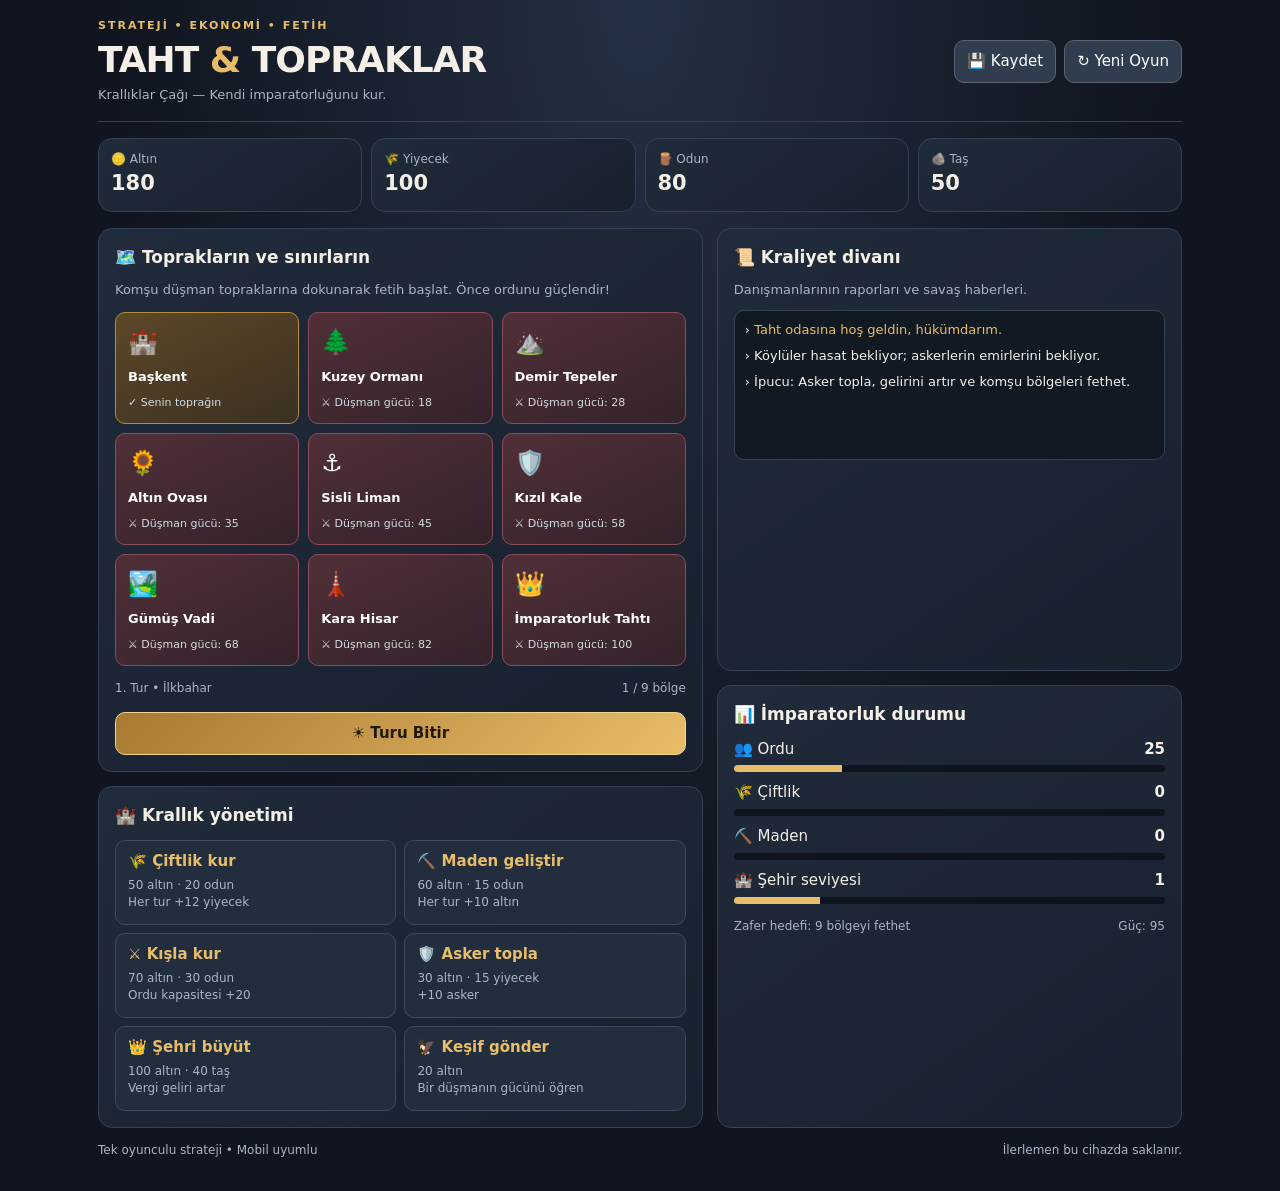
==== imparatorluk/index.html @ 8ce90281 "Add Turkish Kingdom and Empire strategy game" ====
<!doctype html>
<html lang="tr"><head><meta charset="utf-8"><meta name="viewport" content="width=device-width,initial-scale=1,viewport-fit=cover"><meta name="theme-color" content="#111827"><title>Taht ve Topraklar — Krallıklar Çağı</title>
<style>
:root{--bg:#10151f;--panel:#1a2331;--panel2:#222e3e;--gold:#e8bd69;--text:#f4f0e7;--muted:#aab5c5;--green:#71c99a;--red:#ef8585;--line:#344255}*{box-sizing:border-box}body{margin:0;background:radial-gradient(ellipse at top,#243044 0,#10151f 58%);color:var(--text);font:15px/1.45 system-ui,-apple-system,Segoe UI,sans-serif}button{font:inherit;cursor:pointer;border:1px solid #5c6470;border-radius:10px;background:#303d4e;color:#fff;padding:10px 12px;transition:.15s}button:hover{filter:brightness(1.15)}button:disabled{opacity:.4;cursor:not-allowed}.primary{background:linear-gradient(135deg,#a87932,#e8bd69);border-color:#f1d394;color:#21180a;font-weight:800}.wrap{max-width:1120px;margin:auto;padding:18px}.top{display:flex;align-items:center;justify-content:space-between;gap:12px;flex-wrap:wrap;border-bottom:1px solid var(--line);padding-bottom:16px}.eyebrow{color:var(--gold);font-size:11px;letter-spacing:2px;font-weight:800}.brand{font-size:clamp(24px,4vw,36px);font-weight:900;letter-spacing:-1px}.brand span{color:var(--gold)}.sub{color:var(--muted);font-size:13px}.resources{display:grid;grid-template-columns:repeat(4,1fr);gap:9px;margin:16px 0}.resource,.panel,.tile{background:linear-gradient(145deg,#202b3b,#18212e);border:1px solid var(--line);border-radius:14px}.resource{padding:12px}.resource small{display:block;color:var(--muted);font-size:12px}.resource strong{font-size:21px}.layout{display:grid;grid-template-columns:1.3fr 1fr;gap:14px}.panel{padding:16px;min-width:0}.panel h2{font-size:17px;margin:0 0 12px}.map{display:grid;grid-template-columns:repeat(3,minmax(0,1fr));gap:9px}.land{min-height:112px;text-align:left;display:flex;flex-direction:column;justify-content:space-between;background:linear-gradient(155deg,#354c4c,#263b39);border-color:#4a6960;padding:12px}.land.owned{background:linear-gradient(155deg,#5d4827,#3b3023);border-color:#b58b45}.land.enemy{background:linear-gradient(155deg,#512f38,#34232c);border-color:#8b4d59}.land .emoji{font-size:24px}.land b{font-size:13px}.land small{color:#d3dbe2;font-size:11px}.section{margin-top:14px}.actions{display:grid;grid-template-columns:repeat(2,minmax(0,1fr));gap:8px}.action{display:flex;flex-direction:column;text-align:left;gap:4px;min-height:85px;background:var(--panel2);border-color:#3a4b60}.action b{color:var(--gold)}.action small{color:var(--muted);font-size:12px}.log{height:150px;overflow:auto;background:#111923;border:1px solid var(--line);border-radius:10px;padding:10px;font-size:13px}.log p{margin:0 0 7px}.good{color:var(--green)}.bad{color:var(--red)}.gold{color:var(--gold)}.footer{display:flex;justify-content:space-between;gap:8px;flex-wrap:wrap;margin:14px 0;color:var(--muted);font-size:12px}.bar{height:7px;background:#0e141d;border-radius:99px;overflow:hidden;margin-top:5px}.bar span{display:block;height:100%;background:var(--gold)}.modal{position:fixed;inset:0;background:#05080dcc;display:none;align-items:center;justify-content:center;padding:18px;z-index:5}.modal.show{display:flex}.dialog{max-width:440px;width:100%;background:#202b3b;border:1px solid #69788b;border-radius:18px;padding:22px;box-shadow:0 20px 70px #0009}.dialog h2{margin-top:0}.dialog p{color:var(--muted)}.dialog .actions{margin-top:14px}@media(max-width:760px){.layout{grid-template-columns:1fr}.resources{grid-template-columns:repeat(2,1fr)}.wrap{padding:12px}.map{gap:6px}.land{padding:9px;min-height:104px}.land b{font-size:12px}.panel{padding:12px}}@media(min-width:761px){.mainright{display:flex;flex-direction:column;gap:14px}.mainright .panel{flex:1}}
</style></head><body><main class="wrap">
<header class="top"><div><div class="eyebrow">STRATEJİ • EKONOMİ • FETİH</div><div class="brand">TAHT <span>&</span> TOPRAKLAR</div><div class="sub">Krallıklar Çağı — Kendi imparatorluğunu kur.</div></div><div style="display:flex;gap:8px;flex-wrap:wrap"><button id="saveBtn">💾 Kaydet</button><button id="resetBtn">↻ Yeni Oyun</button></div></header>
<section class="resources" id="resources"></section>
<div class="layout"><div class="mainleft">
<section class="panel"><h2>🗺️ Toprakların ve sınırların</h2><div class="sub" style="margin-bottom:12px">Komşu düşman topraklarına dokunarak fetih başlat. Önce ordunu güçlendir!</div><div class="map" id="map"></div><div class="footer"><span id="turnLabel">1. Tur • İlkbahar</span><span id="landLabel">1 / 9 bölge</span></div><button class="primary" id="nextBtn" style="width:100%">☀️ Turu Bitir</button></section>
<section class="panel section"><h2>🏰 Krallık yönetimi</h2><div class="actions">
<button class="action" id="farm"><b>🌾 Çiftlik kur</b><small>50 altın · 20 odun<br>Her tur +12 yiyecek</small></button>
<button class="action" id="mine"><b>⛏️ Maden geliştir</b><small>60 altın · 15 odun<br>Her tur +10 altın</small></button>
<button class="action" id="barracks"><b>⚔️ Kışla kur</b><small>70 altın · 30 odun<br>Ordu kapasitesi +20</small></button>
<button class="action" id="recruit"><b>🛡️ Asker topla</b><small>30 altın · 15 yiyecek<br>+10 asker</small></button>
<button class="action" id="upgrade"><b>👑 Şehri büyüt</b><small>100 altın · 40 taş<br>Vergi geliri artar</small></button>
<button class="action" id="scout"><b>🦅 Keşif gönder</b><small>20 altın<br>Bir düşmanın gücünü öğren</small></button>
</div></section></div>
<div class="mainright"><section class="panel"><h2>📜 Kraliyet divanı</h2><div class="sub" style="margin-bottom:10px">Danışmanlarının raporları ve savaş haberleri.</div><div class="log" id="log" aria-live="polite"></div></section>
<section class="panel"><h2>📊 İmparatorluk durumu</h2><div id="stats"></div><div class="footer"><span>Zafer hedefi: 9 bölgeyi fethet</span><span id="score">Güç: 0</span></div></section></div></div>
<div class="footer"><span>Tek oyunculu strateji • Mobil uyumlu</span><span>İlerlemen bu cihazda saklanır.</span></div></main>
<div class="modal" id="modal"><div class="dialog"><h2 id="modalTitle">Fetih</h2><p id="modalText"></p><div class="actions"><button id="cancelModal">Vazgeç</button><button class="primary" id="confirmModal">Saldır!</button></div></div></div>
<script>
(()=>{'use strict';
const initial=()=>({turn:1,season:0,gold:180,food:100,wood:80,stone:50,army:25,farms:0,mines:0,barracks:0,city:1,owned:1,won:false,regions:[
{id:0,name:'Başkent',emoji:'🏰',owner:'you',power:0,desc:'Krallığının kalbi'},
{id:1,name:'Kuzey Ormanı',emoji:'🌲',owner:'enemy',power:18,desc:'Odun ve av kaynakları'},
{id:2,name:'Demir Tepeler',emoji:'⛰️',owner:'enemy',power:28,desc:'Madenlerle dolu dağlar'},
{id:3,name:'Altın Ovası',emoji:'🌻',owner:'enemy',power:35,desc:'Verimli ve zengin topraklar'},
{id:4,name:'Sisli Liman',emoji:'⚓',owner:'enemy',power:45,desc:'Ticaret yolları'},
{id:5,name:'Kızıl Kale',emoji:'🛡️',owner:'enemy',power:58,desc:'Güçlü surlarla korunuyor'},
{id:6,name:'Gümüş Vadi',emoji:'🏞️',owner:'enemy',power:68,desc:'Nadir madenler'},
{id:7,name:'Kara Hisar',emoji:'🗼',owner:'enemy',power:82,desc:'Savaşçı bir hanedan'},
{id:8,name:'İmparatorluk Tahtı',emoji:'👑',owner:'enemy',power:100,desc:'Son büyük rakip'}
],log:['<span class="gold">Taht odasına hoş geldin, hükümdarım.</span>','Köylüler hasat bekliyor; askerlerin emirlerini bekliyor.','İpucu: Asker topla, gelirini artır ve komşu bölgeleri fethet.']});
let s=load();let target=null;
function load(){try{const x=JSON.parse(localStorage.getItem('tahtTopraklarSave'));if(x&&x.regions&&x.regions.length===9)return x}catch(e){}return initial()}
function save(){localStorage.setItem('tahtTopraklarSave',JSON.stringify(s));say('Oyun ilerlemesi kaydedildi.')}
function say(t){s.log.unshift(t);s.log=s.log.slice(0,35);renderLog()}
function cost(g,f,w,st){if(s.gold<g||s.food<f||s.wood<w||s.stone<st){say('<span class="bad">Kaynaklar yetersiz. Önce ekonomi kurmalısın.</span>');return false}s.gold-=g;s.food-=f;s.wood-=w;s.stone-=st;return true}
function render(){document.getElementById('resources').innerHTML=[['🪙','Altın',s.gold],['🌾','Yiyecek',s.food],['🪵','Odun',s.wood],['🪨','Taş',s.stone]].map(x=>'<div class="resource"><small>'+x[0]+' '+x[1]+'</small><strong>'+Math.floor(x[2])+'</strong></div>').join('');
document.getElementById('map').innerHTML=s.regions.map(r=>'<button class="land '+(r.owner==='you'?'owned': 'enemy')+'" data-id="'+r.id+'"><span class="emoji">'+r.emoji+'</span><b>'+r.name+'</b><small>'+(r.owner==='you'?'✓ Senin toprağın': '⚔️ Düşman gücü: '+r.power)+'</small></button>').join('');
document.querySelectorAll('.land').forEach(b=>b.addEventListener('click',()=>region(+b.dataset.id)));
document.getElementById('turnLabel').textContent=s.turn+'. Tur • '+['İlkbahar','Yaz','Sonbahar','Kış'][(s.turn-1)%4];document.getElementById('landLabel').textContent=s.owned+' / 9 bölge';
document.getElementById('stats').innerHTML=[['👥 Ordu',s.army,Math.max(100,s.barracks*20+100)],['🌾 Çiftlik',s.farms,8],['⛏️ Maden',s.mines,8],['🏰 Şehir seviyesi',s.city,5]].map(a=>'<div style="margin:10px 0"><div style="display:flex;justify-content:space-between"><span>'+a[0]+'</span><b>'+a[1]+'</b></div><div class="bar"><span style="width:'+Math.min(100,a[1]/a[2]*100)+'%"></span></div></div>').join('');
document.getElementById('score').textContent='Güç: '+(s.army*2+s.owned*30+s.city*15);document.getElementById('recruit').disabled=s.army>=s.barracks*20+100;document.getElementById('nextBtn').disabled=s.won;renderLog()}
function renderLog(){document.getElementById('log').innerHTML=s.log.map(x=>'<p>› '+x+'</p>').join('')}
function region(id){const r=s.regions[id];if(r.owner==='you'){say('<span class="good">'+r.name+'</span> senin kontrolünde. Bölge güvende.');return}target=id;document.getElementById('modalTitle').textContent=r.emoji+' '+r.name+' için fetih';document.getElementById('modalText').textContent=r.desc+'. Düşman gücü '+r.power+'. Ordunun gücü '+s.army+'. Kazanmak için ordunun düşman gücünden yüksek olması gerekir; savaşta kayıplar yaşanabilir.';document.getElementById('confirmModal').disabled=s.army<r.power;document.getElementById('modal').classList.add('show')}
function closeModal(){document.getElementById('modal').classList.remove('show')}
document.getElementById('cancelModal').onclick=closeModal;
document.getElementById('confirmModal').onclick=()=>{if(target===null)return;const r=s.regions[target];if(s.army<r.power){say('<span class="bad">Ordun yeterince güçlü değil.</span>');closeModal();return}const loss=Math.max(3,Math.ceil(r.power*(.25+Math.random()*.35)));s.army=Math.max(1,s.army-loss);r.owner='you';s.owned++;s.gold+=35+Math.floor(r.power*.6);s.food+=15;s.won=s.owned===9;say('<span class="good">Zafer!</span> '+r.name+' fethedildi. '+loss+' asker kaybettin; ganimet topladın.');if(s.won)say('<span class="gold">İMPARATORLUK KURULDU! Dokuz bölgenin tamamı senin. Tarihe adını yazdın!</span>');closeModal();render();save()};
document.getElementById('farm').onclick=()=>{if(cost(50,0,20,0)){s.farms++;say('Yeni çiftlik kuruldu. Her tur yiyecek üretimi artacak.');render();save()}};
document.getElementById('mine').onclick=()=>{if(cost(60,0,15,0)){s.mines++;say('Maden geliştirildi. Her tur altın gelirin artacak.');render();save()}};
document.getElementById('barracks').onclick=()=>{if(cost(70,0,30,0)){s.barracks++;say('Kışla tamamlandı. Asker kapasiten arttı.');render();save()}};
document.getElementById('recruit').onclick=()=>{if(s.army>=s.barracks*20+100){say('Ordu kapasitesi dolu. Kışla kurarak kapasiteyi artır.');return}if(cost(30,15,0,0)){s.army+=10;say('10 yeni asker saflarına katıldı.');render();save()}};
document.getElementById('upgrade').onclick=()=>{if(s.city>=5){say('Şehrin en yüksek seviyeye ulaştı.');return}if(cost(100,0,0,40)){s.city++;say('Başkent büyüdü. Vergi gelirin arttı.');render();save()}};
document.getElementById('scout').onclick=()=>{if(!cost(20,0,0,0))return;const enemies=s.regions.filter(r=>r.owner!=='you');if(!enemies.length){say('Keşfedilecek düşman kalmadı.');return}const r=enemies[Math.floor(Math.random()*enemies.length)];say('Keşif raporu: '+r.name+' bölgesinin savunma gücü '+r.power+'.');render();save()};
document.getElementById('nextBtn').onclick=()=>{s.turn++;const season=(s.turn-1)%4;s.gold+=15+s.mines*10+s.city*5+s.owned*3;s.food+=10+s.farms*12;s.wood+=8+Math.floor(s.owned/2);s.stone+=5+Math.floor(s.mines/2);if(s.food>=s.army){s.food-=Math.floor(s.army*.25)}else{const loss=Math.min(s.army,Math.ceil((s.army-s.food)/3));s.army-=loss;s.food=0;say('<span class="bad">Yiyecek kıtlığı!</span> Bazı askerler ordudan ayrıldı.');}if(season===3)say('Kış geldi. Kaynaklarını dikkatli kullan, hükümdarım.');say('Tur '+s.turn+': vergiler toplandı, üretim tamamlandı.');render();save()};
document.getElementById('saveBtn').onclick=()=>{save();render()};
document.getElementById('resetBtn').onclick=()=>{if(confirm('Yeni oyun başlatılsın mı? Mevcut kayıt silinecek.')){s=initial();save();render()}};
render();
})();
</script></body></html>
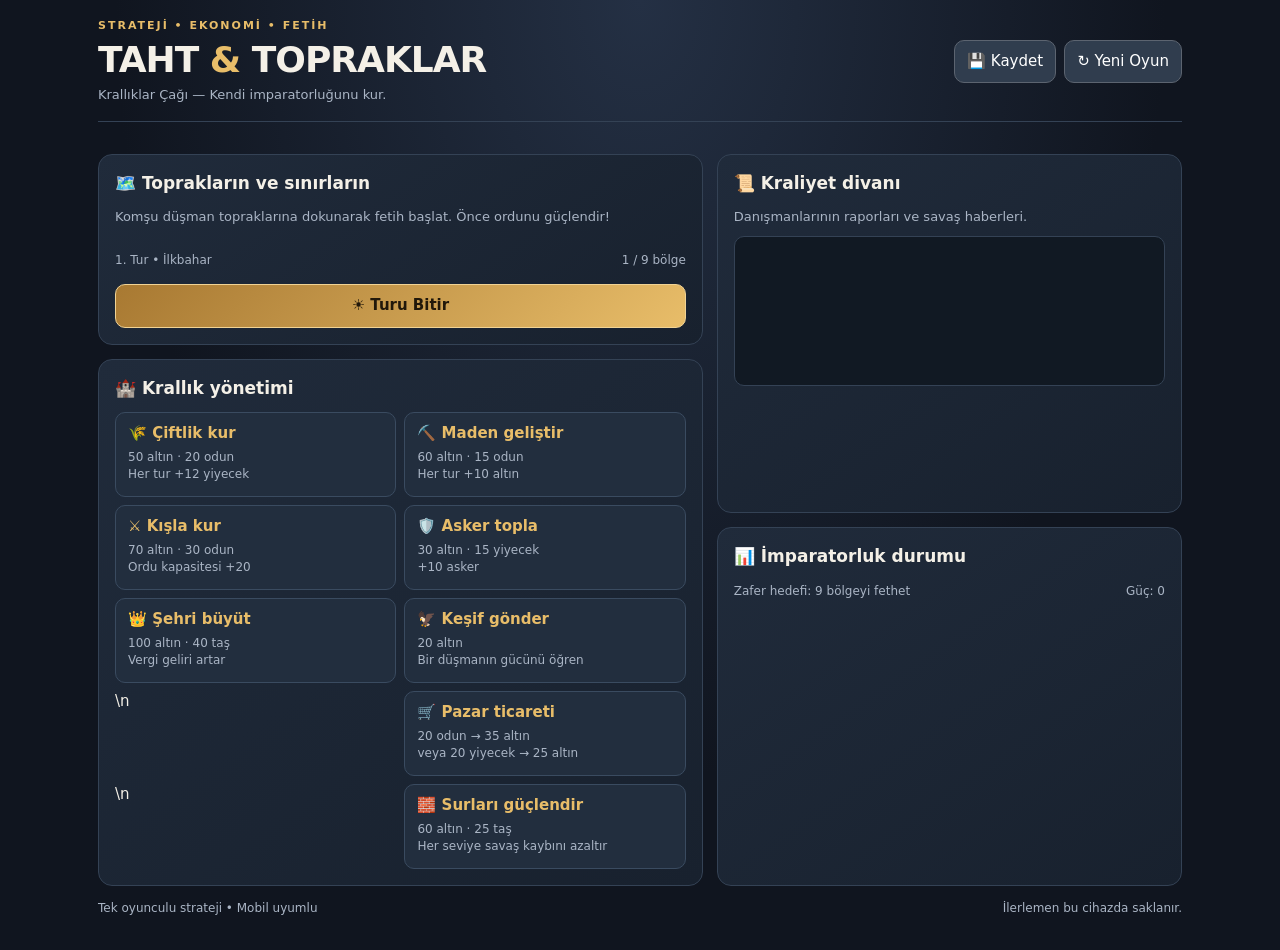
==== commit d75b288d: "Krallık oyununa pazar ticareti ve sur geliştirmesi ekle" ====
--- a/imparatorluk/index.html
+++ b/imparatorluk/index.html
@@ -13,7 +13,7 @@
 <button class="action" id="barracks"><b>⚔️ Kışla kur</b><small>70 altın · 30 odun<br>Ordu kapasitesi +20</small></button>
 <button class="action" id="recruit"><b>🛡️ Asker topla</b><small>30 altın · 15 yiyecek<br>+10 asker</small></button>
 <button class="action" id="upgrade"><b>👑 Şehri büyüt</b><small>100 altın · 40 taş<br>Vergi geliri artar</small></button>
-<button class="action" id="scout"><b>🦅 Keşif gönder</b><small>20 altın<br>Bir düşmanın gücünü öğren</small></button>
+<button class="action" id="scout"><b>🦅 Keşif gönder</b><small>20 altın<br>Bir düşmanın gücünü öğren</small></button>\n<button class="action" id="market"><b>🛒 Pazar ticareti</b><small>20 odun → 35 altın<br>veya 20 yiyecek → 25 altın</small></button>\n<button class="action" id="walls"><b>🧱 Surları güçlendir</b><small>60 altın · 25 taş<br>Her seviye savaş kaybını azaltır</small></button>
 </div></section></div>
 <div class="mainright"><section class="panel"><h2>📜 Kraliyet divanı</h2><div class="sub" style="margin-bottom:10px">Danışmanlarının raporları ve savaş haberleri.</div><div class="log" id="log" aria-live="polite"></div></section>
 <section class="panel"><h2>📊 İmparatorluk durumu</h2><div id="stats"></div><div class="footer"><span>Zafer hedefi: 9 bölgeyi fethet</span><span id="score">Güç: 0</span></div></section></div></div>
@@ -21,7 +21,7 @@
 <div class="modal" id="modal"><div class="dialog"><h2 id="modalTitle">Fetih</h2><p id="modalText"></p><div class="actions"><button id="cancelModal">Vazgeç</button><button class="primary" id="confirmModal">Saldır!</button></div></div></div>
 <script>
 (()=>{'use strict';
-const initial=()=>({turn:1,season:0,gold:180,food:100,wood:80,stone:50,army:25,farms:0,mines:0,barracks:0,city:1,owned:1,won:false,regions:[
+const initial=()=>({turn:1,season:0,gold:180,food:100,wood:80,stone:50,army:25,farms:0,mines:0,barracks:0,walls:0,city:1,owned:1,won:false,regions:[
 {id:0,name:'Başkent',emoji:'🏰',owner:'you',power:0,desc:'Krallığının kalbi'},
 {id:1,name:'Kuzey Ormanı',emoji:'🌲',owner:'enemy',power:18,desc:'Odun ve av kaynakları'},
 {id:2,name:'Demir Tepeler',emoji:'⛰️',owner:'enemy',power:28,desc:'Madenlerle dolu dağlar'},
@@ -41,19 +41,19 @@
 document.getElementById('map').innerHTML=s.regions.map(r=>'<button class="land '+(r.owner==='you'?'owned': 'enemy')+'" data-id="'+r.id+'"><span class="emoji">'+r.emoji+'</span><b>'+r.name+'</b><small>'+(r.owner==='you'?'✓ Senin toprağın': '⚔️ Düşman gücü: '+r.power)+'</small></button>').join('');
 document.querySelectorAll('.land').forEach(b=>b.addEventListener('click',()=>region(+b.dataset.id)));
 document.getElementById('turnLabel').textContent=s.turn+'. Tur • '+['İlkbahar','Yaz','Sonbahar','Kış'][(s.turn-1)%4];document.getElementById('landLabel').textContent=s.owned+' / 9 bölge';
-document.getElementById('stats').innerHTML=[['👥 Ordu',s.army,Math.max(100,s.barracks*20+100)],['🌾 Çiftlik',s.farms,8],['⛏️ Maden',s.mines,8],['🏰 Şehir seviyesi',s.city,5]].map(a=>'<div style="margin:10px 0"><div style="display:flex;justify-content:space-between"><span>'+a[0]+'</span><b>'+a[1]+'</b></div><div class="bar"><span style="width:'+Math.min(100,a[1]/a[2]*100)+'%"></span></div></div>').join('');
+document.getElementById('stats').innerHTML=[['👥 Ordu',s.army,Math.max(100,s.barracks*20+100)],['🌾 Çiftlik',s.farms,8],['⛏️ Maden',s.mines,8],['🏰 Şehir seviyesi',s.city,5],['🧱 Sur seviyesi',s.walls||0,5]].map(a=>'<div style="margin:10px 0"><div style="display:flex;justify-content:space-between"><span>'+a[0]+'</span><b>'+a[1]+'</b></div><div class="bar"><span style="width:'+Math.min(100,a[1]/a[2]*100)+'%"></span></div></div>').join('');
 document.getElementById('score').textContent='Güç: '+(s.army*2+s.owned*30+s.city*15);document.getElementById('recruit').disabled=s.army>=s.barracks*20+100;document.getElementById('nextBtn').disabled=s.won;renderLog()}
 function renderLog(){document.getElementById('log').innerHTML=s.log.map(x=>'<p>› '+x+'</p>').join('')}
 function region(id){const r=s.regions[id];if(r.owner==='you'){say('<span class="good">'+r.name+'</span> senin kontrolünde. Bölge güvende.');return}target=id;document.getElementById('modalTitle').textContent=r.emoji+' '+r.name+' için fetih';document.getElementById('modalText').textContent=r.desc+'. Düşman gücü '+r.power+'. Ordunun gücü '+s.army+'. Kazanmak için ordunun düşman gücünden yüksek olması gerekir; savaşta kayıplar yaşanabilir.';document.getElementById('confirmModal').disabled=s.army<r.power;document.getElementById('modal').classList.add('show')}
 function closeModal(){document.getElementById('modal').classList.remove('show')}
 document.getElementById('cancelModal').onclick=closeModal;
-document.getElementById('confirmModal').onclick=()=>{if(target===null)return;const r=s.regions[target];if(s.army<r.power){say('<span class="bad">Ordun yeterince güçlü değil.</span>');closeModal();return}const loss=Math.max(3,Math.ceil(r.power*(.25+Math.random()*.35)));s.army=Math.max(1,s.army-loss);r.owner='you';s.owned++;s.gold+=35+Math.floor(r.power*.6);s.food+=15;s.won=s.owned===9;say('<span class="good">Zafer!</span> '+r.name+' fethedildi. '+loss+' asker kaybettin; ganimet topladın.');if(s.won)say('<span class="gold">İMPARATORLUK KURULDU! Dokuz bölgenin tamamı senin. Tarihe adını yazdın!</span>');closeModal();render();save()};
+document.getElementById('confirmModal').onclick=()=>{if(target===null)return;const r=s.regions[target];if(s.army<r.power){say('<span class="bad">Ordun yeterince güçlü değil.</span>');closeModal();return}const loss=Math.max(2,Math.ceil(r.power*(.25+Math.random()*.35)/ (1+(s.walls||0)*.15)));s.army=Math.max(1,s.army-loss);r.owner='you';s.owned++;s.gold+=35+Math.floor(r.power*.6);s.food+=15;s.won=s.owned===9;say('<span class="good">Zafer!</span> '+r.name+' fethedildi. '+loss+' asker kaybettin; ganimet topladın.');if(s.won)say('<span class="gold">İMPARATORLUK KURULDU! Dokuz bölgenin tamamı senin. Tarihe adını yazdın!</span>');closeModal();render();save()};
 document.getElementById('farm').onclick=()=>{if(cost(50,0,20,0)){s.farms++;say('Yeni çiftlik kuruldu. Her tur yiyecek üretimi artacak.');render();save()}};
 document.getElementById('mine').onclick=()=>{if(cost(60,0,15,0)){s.mines++;say('Maden geliştirildi. Her tur altın gelirin artacak.');render();save()}};
 document.getElementById('barracks').onclick=()=>{if(cost(70,0,30,0)){s.barracks++;say('Kışla tamamlandı. Asker kapasiten arttı.');render();save()}};
 document.getElementById('recruit').onclick=()=>{if(s.army>=s.barracks*20+100){say('Ordu kapasitesi dolu. Kışla kurarak kapasiteyi artır.');return}if(cost(30,15,0,0)){s.army+=10;say('10 yeni asker saflarına katıldı.');render();save()}};
 document.getElementById('upgrade').onclick=()=>{if(s.city>=5){say('Şehrin en yüksek seviyeye ulaştı.');return}if(cost(100,0,0,40)){s.city++;say('Başkent büyüdü. Vergi gelirin arttı.');render();save()}};
-document.getElementById('scout').onclick=()=>{if(!cost(20,0,0,0))return;const enemies=s.regions.filter(r=>r.owner!=='you');if(!enemies.length){say('Keşfedilecek düşman kalmadı.');return}const r=enemies[Math.floor(Math.random()*enemies.length)];say('Keşif raporu: '+r.name+' bölgesinin savunma gücü '+r.power+'.');render();save()};
+document.getElementById('scout').onclick=()=>{if(!cost(20,0,0,0))return;const enemies=s.regions.filter(r=>r.owner!=='you');if(!enemies.length){say('Keşfedilecek düşman kalmadı.');return}const r=enemies[Math.floor(Math.random()*enemies.length)];say('Keşif raporu: '+r.name+' bölgesinin savunma gücü '+r.power+'.');render();save()};\ndocument.getElementById('market').onclick=()=>{if(s.wood>=20){s.wood-=20;s.gold+=35;say('<span class="good">Pazar anlaşması:</span> 20 odun satıldı, 35 altın kazanıldı.');}else if(s.food>=20){s.food-=20;s.gold+=25;say('<span class="good">Pazar anlaşması:</span> 20 yiyecek satıldı, 25 altın kazanıldı.');}else{say('<span class="bad">Ticaret için en az 20 odun veya 20 yiyecek gerekli.</span>');return}render();save()};\ndocument.getElementById('walls').onclick=()=>{if((s.walls||0)>=5){say('Surlar en yüksek seviyede.');return}if(cost(60,0,0,25)){s.walls=(s.walls||0)+1;say('<span class="good">Surlar güçlendirildi.</span> Her seviye fetihlerde asker kaybını azaltır.');render();save()}};
 document.getElementById('nextBtn').onclick=()=>{s.turn++;const season=(s.turn-1)%4;s.gold+=15+s.mines*10+s.city*5+s.owned*3;s.food+=10+s.farms*12;s.wood+=8+Math.floor(s.owned/2);s.stone+=5+Math.floor(s.mines/2);if(s.food>=s.army){s.food-=Math.floor(s.army*.25)}else{const loss=Math.min(s.army,Math.ceil((s.army-s.food)/3));s.army-=loss;s.food=0;say('<span class="bad">Yiyecek kıtlığı!</span> Bazı askerler ordudan ayrıldı.');}if(season===3)say('Kış geldi. Kaynaklarını dikkatli kullan, hükümdarım.');say('Tur '+s.turn+': vergiler toplandı, üretim tamamlandı.');render();save()};
 document.getElementById('saveBtn').onclick=()=>{save();render()};
 document.getElementById('resetBtn').onclick=()=>{if(confirm('Yeni oyun başlatılsın mı? Mevcut kayıt silinecek.')){s=initial();save();render()}};
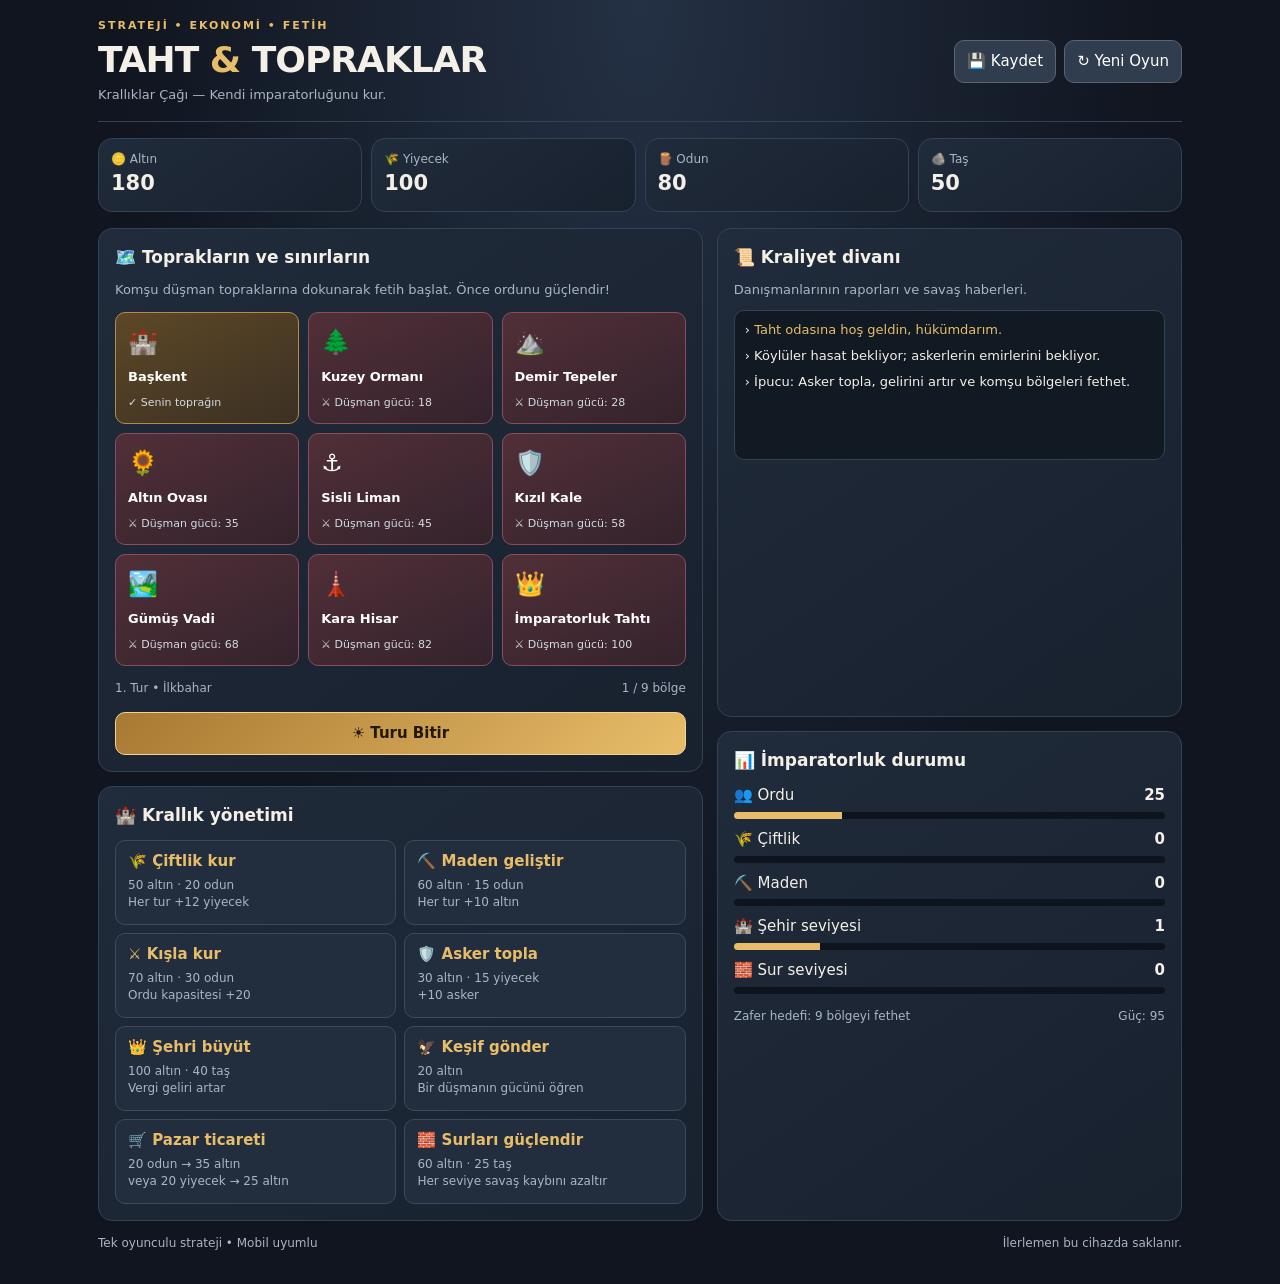
==== commit f51d70c4: "Yeni strateji seçeneklerinin HTML biçimini düzelt" ====
--- a/imparatorluk/index.html
+++ b/imparatorluk/index.html
@@ -13,7 +13,9 @@
 <button class="action" id="barracks"><b>⚔️ Kışla kur</b><small>70 altın · 30 odun<br>Ordu kapasitesi +20</small></button>
 <button class="action" id="recruit"><b>🛡️ Asker topla</b><small>30 altın · 15 yiyecek<br>+10 asker</small></button>
 <button class="action" id="upgrade"><b>👑 Şehri büyüt</b><small>100 altın · 40 taş<br>Vergi geliri artar</small></button>
-<button class="action" id="scout"><b>🦅 Keşif gönder</b><small>20 altın<br>Bir düşmanın gücünü öğren</small></button>\n<button class="action" id="market"><b>🛒 Pazar ticareti</b><small>20 odun → 35 altın<br>veya 20 yiyecek → 25 altın</small></button>\n<button class="action" id="walls"><b>🧱 Surları güçlendir</b><small>60 altın · 25 taş<br>Her seviye savaş kaybını azaltır</small></button>
+<button class="action" id="scout"><b>🦅 Keşif gönder</b><small>20 altın<br>Bir düşmanın gücünü öğren</small></button>
+<button class="action" id="market"><b>🛒 Pazar ticareti</b><small>20 odun → 35 altın<br>veya 20 yiyecek → 25 altın</small></button>
+<button class="action" id="walls"><b>🧱 Surları güçlendir</b><small>60 altın · 25 taş<br>Her seviye savaş kaybını azaltır</small></button>
 </div></section></div>
 <div class="mainright"><section class="panel"><h2>📜 Kraliyet divanı</h2><div class="sub" style="margin-bottom:10px">Danışmanlarının raporları ve savaş haberleri.</div><div class="log" id="log" aria-live="polite"></div></section>
 <section class="panel"><h2>📊 İmparatorluk durumu</h2><div id="stats"></div><div class="footer"><span>Zafer hedefi: 9 bölgeyi fethet</span><span id="score">Güç: 0</span></div></section></div></div>
@@ -53,7 +55,9 @@
 document.getElementById('barracks').onclick=()=>{if(cost(70,0,30,0)){s.barracks++;say('Kışla tamamlandı. Asker kapasiten arttı.');render();save()}};
 document.getElementById('recruit').onclick=()=>{if(s.army>=s.barracks*20+100){say('Ordu kapasitesi dolu. Kışla kurarak kapasiteyi artır.');return}if(cost(30,15,0,0)){s.army+=10;say('10 yeni asker saflarına katıldı.');render();save()}};
 document.getElementById('upgrade').onclick=()=>{if(s.city>=5){say('Şehrin en yüksek seviyeye ulaştı.');return}if(cost(100,0,0,40)){s.city++;say('Başkent büyüdü. Vergi gelirin arttı.');render();save()}};
-document.getElementById('scout').onclick=()=>{if(!cost(20,0,0,0))return;const enemies=s.regions.filter(r=>r.owner!=='you');if(!enemies.length){say('Keşfedilecek düşman kalmadı.');return}const r=enemies[Math.floor(Math.random()*enemies.length)];say('Keşif raporu: '+r.name+' bölgesinin savunma gücü '+r.power+'.');render();save()};\ndocument.getElementById('market').onclick=()=>{if(s.wood>=20){s.wood-=20;s.gold+=35;say('<span class="good">Pazar anlaşması:</span> 20 odun satıldı, 35 altın kazanıldı.');}else if(s.food>=20){s.food-=20;s.gold+=25;say('<span class="good">Pazar anlaşması:</span> 20 yiyecek satıldı, 25 altın kazanıldı.');}else{say('<span class="bad">Ticaret için en az 20 odun veya 20 yiyecek gerekli.</span>');return}render();save()};\ndocument.getElementById('walls').onclick=()=>{if((s.walls||0)>=5){say('Surlar en yüksek seviyede.');return}if(cost(60,0,0,25)){s.walls=(s.walls||0)+1;say('<span class="good">Surlar güçlendirildi.</span> Her seviye fetihlerde asker kaybını azaltır.');render();save()}};
+document.getElementById('scout').onclick=()=>{if(!cost(20,0,0,0))return;const enemies=s.regions.filter(r=>r.owner!=='you');if(!enemies.length){say('Keşfedilecek düşman kalmadı.');return}const r=enemies[Math.floor(Math.random()*enemies.length)];say('Keşif raporu: '+r.name+' bölgesinin savunma gücü '+r.power+'.');render();save()};
+document.getElementById('market').onclick=()=>{if(s.wood>=20){s.wood-=20;s.gold+=35;say('<span class="good">Pazar anlaşması:</span> 20 odun satıldı, 35 altın kazanıldı.');}else if(s.food>=20){s.food-=20;s.gold+=25;say('<span class="good">Pazar anlaşması:</span> 20 yiyecek satıldı, 25 altın kazanıldı.');}else{say('<span class="bad">Ticaret için en az 20 odun veya 20 yiyecek gerekli.</span>');return}render();save()};
+document.getElementById('walls').onclick=()=>{if((s.walls||0)>=5){say('Surlar en yüksek seviyede.');return}if(cost(60,0,0,25)){s.walls=(s.walls||0)+1;say('<span class="good">Surlar güçlendirildi.</span> Her seviye fetihlerde asker kaybını azaltır.');render();save()}};
 document.getElementById('nextBtn').onclick=()=>{s.turn++;const season=(s.turn-1)%4;s.gold+=15+s.mines*10+s.city*5+s.owned*3;s.food+=10+s.farms*12;s.wood+=8+Math.floor(s.owned/2);s.stone+=5+Math.floor(s.mines/2);if(s.food>=s.army){s.food-=Math.floor(s.army*.25)}else{const loss=Math.min(s.army,Math.ceil((s.army-s.food)/3));s.army-=loss;s.food=0;say('<span class="bad">Yiyecek kıtlığı!</span> Bazı askerler ordudan ayrıldı.');}if(season===3)say('Kış geldi. Kaynaklarını dikkatli kullan, hükümdarım.');say('Tur '+s.turn+': vergiler toplandı, üretim tamamlandı.');render();save()};
 document.getElementById('saveBtn').onclick=()=>{save();render()};
 document.getElementById('resetBtn').onclick=()=>{if(confirm('Yeni oyun başlatılsın mı? Mevcut kayıt silinecek.')){s=initial();save();render()}};
